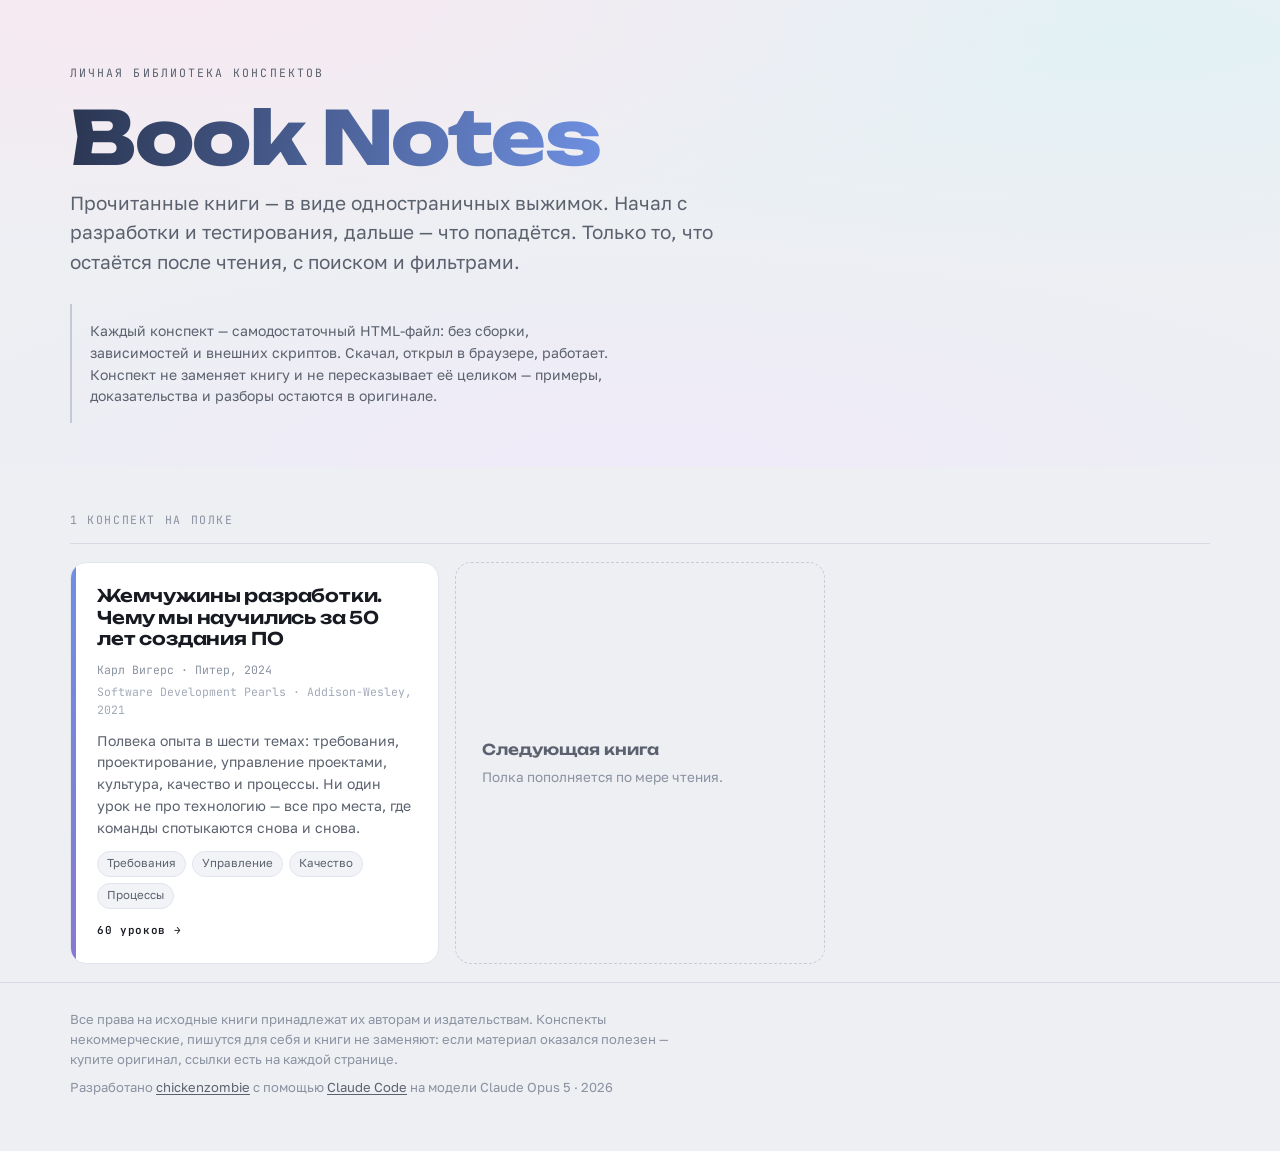
==== index.html @ 8332e238 "Полка конспектов: каталог, «Жемчужины разработки» и шаблон Каталог книг на главной, первый конспект " ====
<!DOCTYPE html>
<html lang="ru">
<head>
<meta charset="utf-8">
<meta name="viewport" content="width=device-width, initial-scale=1">
<title>Book Notes — визуальные конспекты книг</title>
<link rel="preconnect" href="https://fonts.googleapis.com">
<link rel="preconnect" href="https://fonts.gstatic.com" crossorigin>
<link href="https://fonts.googleapis.com/css2?family=Unbounded:wght@400;600;800&family=Golos+Text:wght@400;500;600&family=JetBrains+Mono:wght@400;600&display=swap" rel="stylesheet">
<style>
  :root{
    --shell:#EDEFF3; --ink:#171A21; --soft:#5B616E; --mute:#8A91A0;
    --card:#FFFFFF; --line:#D5DAE3; --line2:#E1E5EC;
  }
  *{box-sizing:border-box;}
  html{-webkit-text-size-adjust:100%;}
  body{
    margin:0;background:var(--shell);color:var(--ink);
    font-family:"Golos Text","Segoe UI",Roboto,Helvetica,Arial,sans-serif;
    font-size:16px;line-height:1.55;-webkit-font-smoothing:antialiased;
  }
  .wrap{max-width:1180px;margin:0 auto;padding:0 20px;}

  .hero{
    padding:64px 0 44px;
    background:
      radial-gradient(120% 90% at 12% 0%, #F7E9F2 0%, rgba(247,233,242,0) 60%),
      radial-gradient(110% 80% at 88% 8%, #E2F1F4 0%, rgba(226,241,244,0) 62%),
      radial-gradient(90% 70% at 50% 100%, #EFEAF9 0%, rgba(239,234,249,0) 70%),
      var(--shell);
  }
  .eyebrow{
    font-family:"JetBrains Mono",ui-monospace,Menlo,Consolas,monospace;
    font-size:11.5px;letter-spacing:.18em;text-transform:uppercase;
    color:var(--soft);margin:0 0 18px;
  }
  h1{
    font-family:"Unbounded","Golos Text",sans-serif;font-weight:800;
    font-size:clamp(36px,7.6vw,74px);line-height:1;letter-spacing:-.02em;margin:0;
    background:linear-gradient(100deg,#2A3550 0%,#6E8FE0 18%,#47B7A4 34%,
      #D9A03C 50%,#B76FB0 66%,#8878D2 82%,#2A3550 100%);
    background-size:260% 100%;-webkit-background-clip:text;background-clip:text;
    color:transparent;animation:nacre 22s linear infinite;
  }
  @keyframes nacre{0%{background-position:0% 50%;}100%{background-position:260% 50%;}}
  .lede{font-size:clamp(16px,2.4vw,19px);max-width:56ch;color:var(--soft);margin:14px 0 0;}
  .note{
    margin:28px 0 0;padding:16px 18px;border-left:2px solid #C3C9D6;
    max-width:64ch;font-size:14px;color:var(--soft);
  }

  /* main.wrap, а не main: .wrap задаёт padding:0 20px и по специфичности
     перебивает голый тег — вертикальные отступы иначе не применяются. */
  /* Снизу 18px — столько же, сколько от линии заголовка до карточек:
     полка получает одинаковый просвет сверху и снизу. */
  main.wrap{padding:44px 20px 18px;}
  .count{
    font-family:"JetBrains Mono",ui-monospace,monospace;font-size:11.5px;
    letter-spacing:.14em;text-transform:uppercase;color:var(--mute);
    margin:0 0 18px;padding:0 0 14px;border-bottom:1px solid var(--line);
  }
  .shelf{display:grid;gap:16px;grid-template-columns:1fr;}
  @media (min-width:760px){.shelf{grid-template-columns:1fr 1fr;}}
  @media (min-width:1080px){.shelf{grid-template-columns:1fr 1fr 1fr;}}

  .book{
    position:relative;display:flex;flex-direction:column;gap:11px;
    background:var(--card);border:1px solid var(--line2);border-radius:16px;
    padding:22px 22px 24px 26px;text-decoration:none;color:inherit;overflow:hidden;
    transition:transform .18s ease,box-shadow .18s ease,border-color .18s ease;
  }
  .book::before{
    content:"";position:absolute;left:0;top:0;bottom:0;width:5px;
    background:linear-gradient(180deg,var(--a1),var(--a2));
  }
  .book:hover{transform:translateY(-3px);border-color:#D2D8E2;
    box-shadow:0 14px 32px -18px rgba(23,26,33,.36);}
  .book h2{
    font-family:"Unbounded","Golos Text",sans-serif;font-weight:600;
    font-size:17.5px;line-height:1.25;letter-spacing:-.01em;margin:0;
  }
  .meta{
    font-family:"JetBrains Mono",ui-monospace,monospace;
    font-size:11.5px;color:var(--mute);margin:0;
  }
  /* Вторая строка — оригинальное издание, приглушённее первой */
  .meta.orig{color:#A2A9B8;margin-top:-7px;}
  .book p.desc{margin:0;font-size:14px;color:var(--soft);}
  .tags{display:flex;flex-wrap:wrap;gap:6px;margin:2px 0 0;padding:0;list-style:none;}
  .tags li{
    font-size:11.5px;padding:3px 9px;border-radius:999px;
    background:#F1F3F7;color:var(--soft);border:1px solid var(--line2);
  }
  .badge{
    align-self:flex-start;margin-top:2px;
    font-family:"JetBrains Mono",ui-monospace,monospace;font-size:11px;
    letter-spacing:.06em;color:var(--ink);font-weight:600;
  }

  .soon{
    border:1px dashed #C6CDD9;background:transparent;
    display:flex;flex-direction:column;justify-content:center;gap:6px;
    padding:26px;border-radius:16px;color:var(--mute);
  }
  .soon strong{
    display:block;font-family:"Unbounded","Golos Text",sans-serif;
    font-weight:600;font-size:15px;color:var(--soft);
  }
  .soon span{font-size:13.5px;}

  footer{border-top:1px solid var(--line);padding:26px 0 46px;font-size:13px;color:var(--mute);}
  footer p{margin:0 0 8px;max-width:76ch;}
  footer a{color:var(--soft);text-decoration:underline;text-underline-offset:2px;}
  footer a:hover{color:var(--ink);}

  @media (prefers-reduced-motion:reduce){*{animation:none !important;transition:none !important;}}
</style>
</head>
<body>

<header class="hero">
  <div class="wrap">
    <p class="eyebrow">Личная библиотека конспектов</p>
    <h1>Book Notes</h1>
    <p class="lede">Прочитанные книги — в виде одностраничных выжимок. Начал с разработки и тестирования, дальше — что попадётся. Только то, что остаётся после чтения, с поиском и фильтрами.</p>
    <p class="note">Каждый конспект — самодостаточный HTML-файл: без сборки, зависимостей и внешних скриптов. Скачал, открыл в браузере, работает. Конспект не заменяет книгу и не пересказывает её целиком — примеры, доказательства и разборы остаются в оригинале.</p>
  </div>
</header>

<main class="wrap">
  <p class="count" id="count"></p>
  <div class="shelf" id="shelf"></div>
</main>

<footer>
  <div class="wrap">
    <p>Все права на исходные книги принадлежат их авторам и издательствам. Конспекты некоммерческие, пишутся для себя и книги не заменяют: если материал оказался полезен — купите оригинал, ссылки есть на каждой странице.</p>
    <p>Разработано <a href="https://github.com/chickenzombie">chickenzombie</a> с помощью
      <a href="https://claude.com/claude-code">Claude Code</a> на модели Claude Opus 5 · 2026</p>
  </div>
</footer>

<script>
/* Чтобы добавить книгу — допишите объект в массив и положите страницу в books/<slug>/index.html */
const BOOKS = [
  {
    slug:'zhemchuzhiny-razrabotki',
    title:'Жемчужины разработки. Чему мы научились за 50 лет создания ПО',
    author:'Карл Вигерс',
    year:2024,
    publisher:'Питер',
    origTitle:'Software Development Pearls',
    origPublisher:'Addison-Wesley',
    origYear:2021,
    badge:'60 уроков',
    desc:'Полвека опыта в шести темах: требования, проектирование, управление проектами, культура, качество и процессы. Ни один урок не про технологию — все про места, где команды спотыкаются снова и снова.',
    tags:['Требования','Управление','Качество','Процессы'],
    accent:['#6E8FE0','#8878D2']
  }
];

const shelf=document.getElementById('shelf');

BOOKS.forEach(b=>{
  const a=document.createElement('a');
  a.className='book';
  a.href=`books/${b.slug}/`;
  a.style.setProperty('--a1',b.accent[0]);
  a.style.setProperty('--a2',b.accent[1]);
  a.innerHTML=`
    <h2>${b.title}</h2>
    <p class="meta">${b.author} · ${b.publisher}, ${b.year}</p>
    ${b.origTitle ? `<p class="meta orig">${b.origTitle} · ${b.origPublisher}, ${b.origYear}</p>` : ''}
    <p class="desc">${b.desc}</p>
    <ul class="tags">${b.tags.map(t=>`<li>${t}</li>`).join('')}</ul>
    <span class="badge">${b.badge} →</span>`;
  shelf.appendChild(a);
});

const soon=document.createElement('div');
soon.className='soon';
soon.innerHTML=`<strong>Следующая книга</strong><span>Полка пополняется по мере чтения.</span>`;
shelf.appendChild(soon);

document.getElementById('count').textContent =
  BOOKS.length === 1 ? '1 конспект на полке' : `${BOOKS.length} конспекта(ов) на полке`;
</script>
</body>
</html>
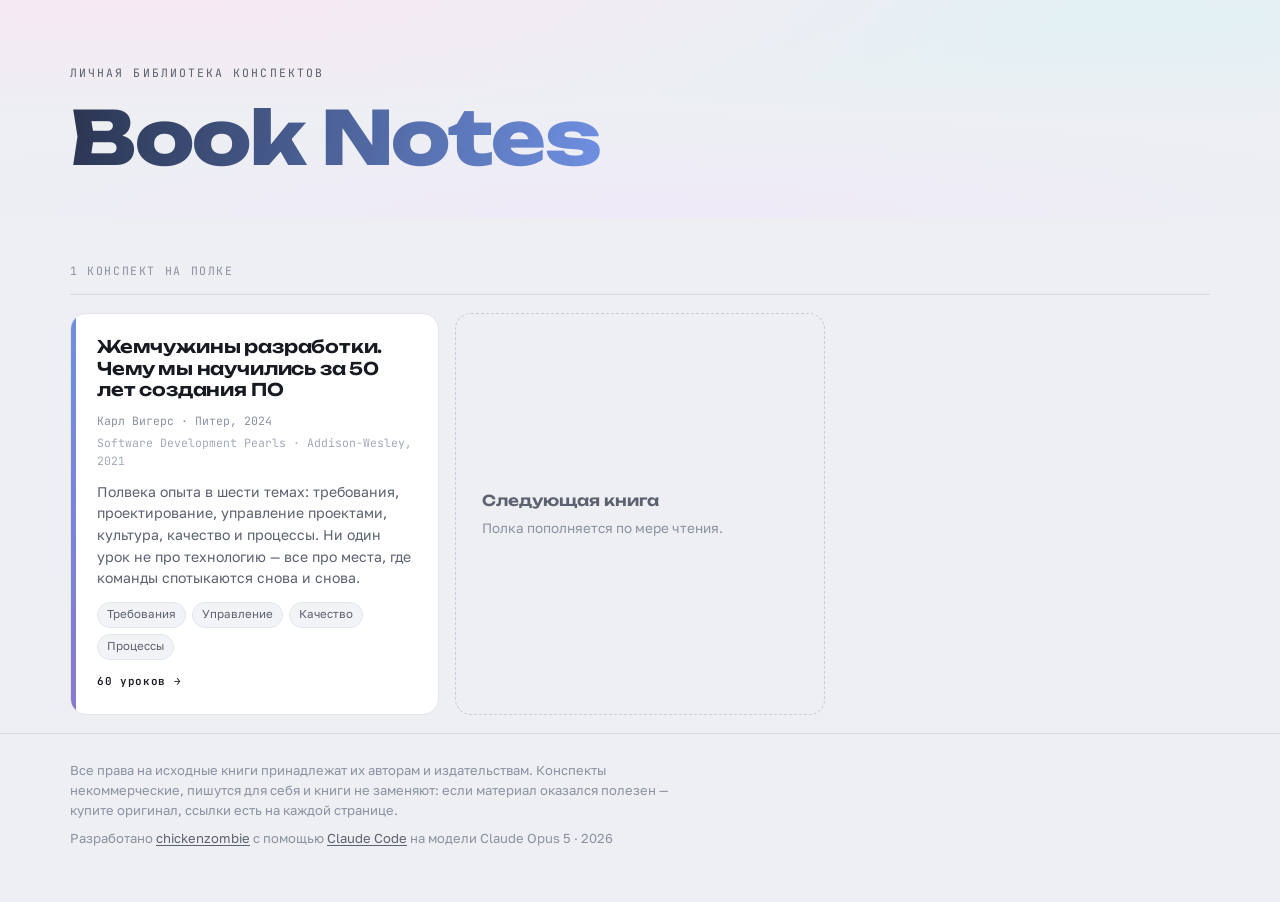
==== commit 94ae3821: "Remove lede and note paragraphs from header Removed two paragraphs from the header section." ====
--- a/index.html
+++ b/index.html
@@ -122,8 +122,6 @@
   <div class="wrap">
     <p class="eyebrow">Личная библиотека конспектов</p>
     <h1>Book Notes</h1>
-    <p class="lede">Прочитанные книги — в виде одностраничных выжимок. Начал с разработки и тестирования, дальше — что попадётся. Только то, что остаётся после чтения, с поиском и фильтрами.</p>
-    <p class="note">Каждый конспект — самодостаточный HTML-файл: без сборки, зависимостей и внешних скриптов. Скачал, открыл в браузере, работает. Конспект не заменяет книгу и не пересказывает её целиком — примеры, доказательства и разборы остаются в оригинале.</p>
   </div>
 </header>
 
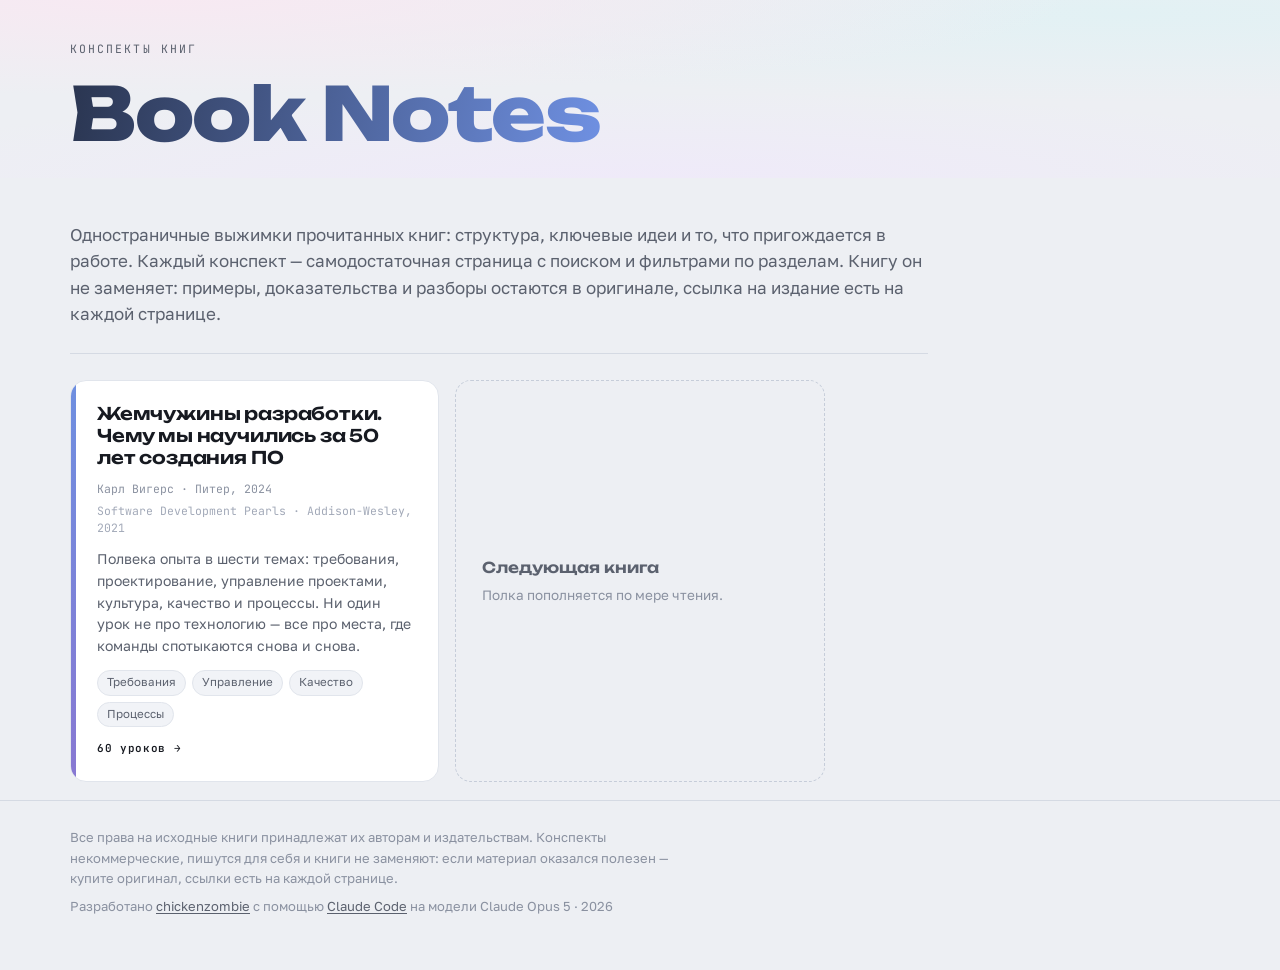
==== commit 78a7dc8c: "Полоса прочитанного, кнопка наверх и переработанная шапка каталога Каталог: - шапка сжата до рубрики" ====
--- a/index.html
+++ b/index.html
@@ -22,17 +22,13 @@
   .wrap{max-width:1180px;margin:0 auto;padding:0 20px;}
 
   .hero{
-    padding:64px 0 44px;
+    /* Плотно: в шапке остались только рубрика и заголовок */
+    padding:40px 0 28px;
     background:
       radial-gradient(120% 90% at 12% 0%, #F7E9F2 0%, rgba(247,233,242,0) 60%),
       radial-gradient(110% 80% at 88% 8%, #E2F1F4 0%, rgba(226,241,244,0) 62%),
       radial-gradient(90% 70% at 50% 100%, #EFEAF9 0%, rgba(239,234,249,0) 70%),
       var(--shell);
-  }
-  .eyebrow{
-    font-family:"JetBrains Mono",ui-monospace,Menlo,Consolas,monospace;
-    font-size:11.5px;letter-spacing:.18em;text-transform:uppercase;
-    color:var(--soft);margin:0 0 18px;
   }
   h1{
     font-family:"Unbounded","Golos Text",sans-serif;font-weight:800;
@@ -43,10 +39,10 @@
     color:transparent;animation:nacre 22s linear infinite;
   }
   @keyframes nacre{0%{background-position:0% 50%;}100%{background-position:260% 50%;}}
-  .lede{font-size:clamp(16px,2.4vw,19px);max-width:56ch;color:var(--soft);margin:14px 0 0;}
-  .note{
-    margin:28px 0 0;padding:16px 18px;border-left:2px solid #C3C9D6;
-    max-width:64ch;font-size:14px;color:var(--soft);
+  .eyebrow{
+    font-family:"JetBrains Mono",ui-monospace,Menlo,Consolas,monospace;
+    font-size:11.5px;letter-spacing:.18em;text-transform:uppercase;
+    color:var(--soft);margin:0 0 18px;
   }
 
   /* main.wrap, а не main: .wrap задаёт padding:0 20px и по специфичности
@@ -54,10 +50,10 @@
   /* Снизу 18px — столько же, сколько от линии заголовка до карточек:
      полка получает одинаковый просвет сверху и снизу. */
   main.wrap{padding:44px 20px 18px;}
-  .count{
-    font-family:"JetBrains Mono",ui-monospace,monospace;font-size:11.5px;
-    letter-spacing:.14em;text-transform:uppercase;color:var(--mute);
-    margin:0 0 18px;padding:0 0 14px;border-bottom:1px solid var(--line);
+  /* Описание проекта и линия, отделяющая его от полки */
+  .about{
+    font-size:clamp(15px,2.1vw,17px);color:var(--soft);max-width:78ch;
+    margin:0 0 26px;padding:0 0 26px;border-bottom:1px solid var(--line);
   }
   .shelf{display:grid;gap:16px;grid-template-columns:1fr;}
   @media (min-width:760px){.shelf{grid-template-columns:1fr 1fr;}}
@@ -120,13 +116,16 @@
 
 <header class="hero">
   <div class="wrap">
-    <p class="eyebrow">Личная библиотека конспектов</p>
+    <p class="eyebrow">Конспекты книг</p>
     <h1>Book Notes</h1>
   </div>
 </header>
 
 <main class="wrap">
-  <p class="count" id="count"></p>
+  <p class="about">Одностраничные выжимки прочитанных книг: структура, ключевые идеи и то,
+    что пригождается в работе. Каждый конспект — самодостаточная страница с поиском и
+    фильтрами по разделам. Книгу он не заменяет: примеры, доказательства и разборы
+    остаются в оригинале, ссылка на издание есть на каждой странице.</p>
   <div class="shelf" id="shelf"></div>
 </main>
 
@@ -180,8 +179,6 @@
 soon.innerHTML=`<strong>Следующая книга</strong><span>Полка пополняется по мере чтения.</span>`;
 shelf.appendChild(soon);
 
-document.getElementById('count').textContent =
-  BOOKS.length === 1 ? '1 конспект на полке' : `${BOOKS.length} конспекта(ов) на полке`;
 </script>
 </body>
 </html>
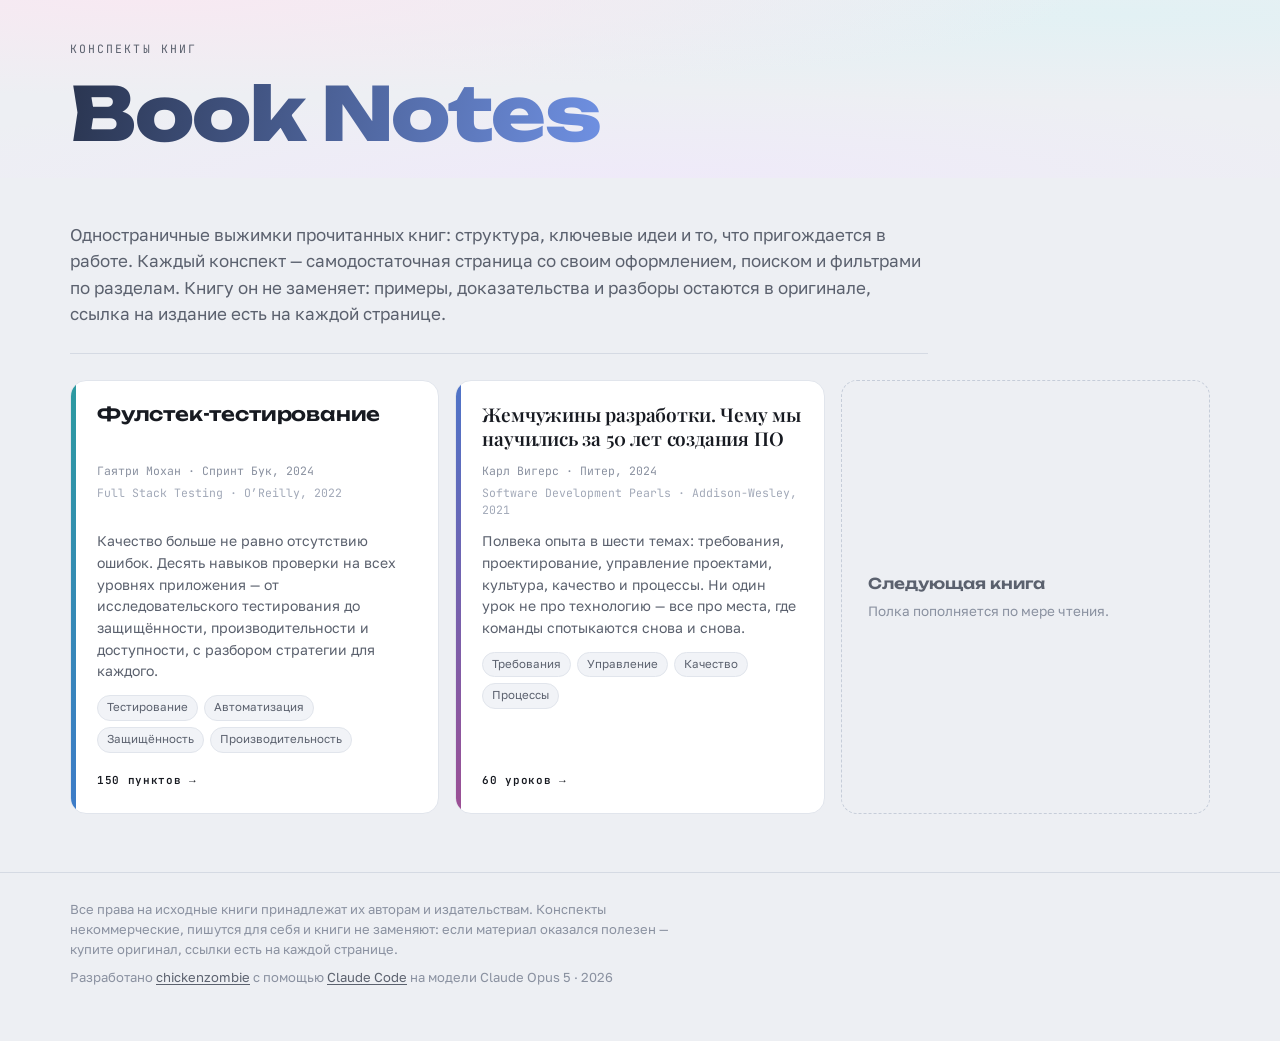
==== commit 58f50efa: "«Фулстек-тестирование», шрифты в репозитории и растровые иконки Конспект книги Гаятри Мохан: 13 разд" ====
--- a/index.html
+++ b/index.html
@@ -4,113 +4,24 @@
 <meta charset="utf-8">
 <meta name="viewport" content="width=device-width, initial-scale=1">
 <title>Book Notes — визуальные конспекты книг</title>
-<link rel="preconnect" href="https://fonts.googleapis.com">
-<link rel="preconnect" href="https://fonts.gstatic.com" crossorigin>
-<link href="https://fonts.googleapis.com/css2?family=Unbounded:wght@400;600;800&family=Golos+Text:wght@400;500;600&family=JetBrains+Mono:wght@400;600&display=swap" rel="stylesheet">
-<style>
-  :root{
-    --shell:#EDEFF3; --ink:#171A21; --soft:#5B616E; --mute:#8A91A0;
-    --card:#FFFFFF; --line:#D5DAE3; --line2:#E1E5EC;
-  }
-  *{box-sizing:border-box;}
-  html{-webkit-text-size-adjust:100%;}
-  body{
-    margin:0;background:var(--shell);color:var(--ink);
-    font-family:"Golos Text","Segoe UI",Roboto,Helvetica,Arial,sans-serif;
-    font-size:16px;line-height:1.55;-webkit-font-smoothing:antialiased;
-  }
-  .wrap{max-width:1180px;margin:0 auto;padding:0 20px;}
-
-  .hero{
-    /* Плотно: в шапке остались только рубрика и заголовок */
-    padding:40px 0 28px;
-    background:
-      radial-gradient(120% 90% at 12% 0%, #F7E9F2 0%, rgba(247,233,242,0) 60%),
-      radial-gradient(110% 80% at 88% 8%, #E2F1F4 0%, rgba(226,241,244,0) 62%),
-      radial-gradient(90% 70% at 50% 100%, #EFEAF9 0%, rgba(239,234,249,0) 70%),
-      var(--shell);
-  }
-  h1{
-    font-family:"Unbounded","Golos Text",sans-serif;font-weight:800;
-    font-size:clamp(36px,7.6vw,74px);line-height:1;letter-spacing:-.02em;margin:0;
-    background:linear-gradient(100deg,#2A3550 0%,#6E8FE0 18%,#47B7A4 34%,
-      #D9A03C 50%,#B76FB0 66%,#8878D2 82%,#2A3550 100%);
-    background-size:260% 100%;-webkit-background-clip:text;background-clip:text;
-    color:transparent;animation:nacre 22s linear infinite;
-  }
-  @keyframes nacre{0%{background-position:0% 50%;}100%{background-position:260% 50%;}}
-  .eyebrow{
-    font-family:"JetBrains Mono",ui-monospace,Menlo,Consolas,monospace;
-    font-size:11.5px;letter-spacing:.18em;text-transform:uppercase;
-    color:var(--soft);margin:0 0 18px;
-  }
-
-  /* main.wrap, а не main: .wrap задаёт padding:0 20px и по специфичности
-     перебивает голый тег — вертикальные отступы иначе не применяются. */
-  /* Снизу 18px — столько же, сколько от линии заголовка до карточек:
-     полка получает одинаковый просвет сверху и снизу. */
-  main.wrap{padding:44px 20px 18px;}
-  /* Описание проекта и линия, отделяющая его от полки */
-  .about{
-    font-size:clamp(15px,2.1vw,17px);color:var(--soft);max-width:78ch;
-    margin:0 0 26px;padding:0 0 26px;border-bottom:1px solid var(--line);
-  }
-  .shelf{display:grid;gap:16px;grid-template-columns:1fr;}
-  @media (min-width:760px){.shelf{grid-template-columns:1fr 1fr;}}
-  @media (min-width:1080px){.shelf{grid-template-columns:1fr 1fr 1fr;}}
-
-  .book{
-    position:relative;display:flex;flex-direction:column;gap:11px;
-    background:var(--card);border:1px solid var(--line2);border-radius:16px;
-    padding:22px 22px 24px 26px;text-decoration:none;color:inherit;overflow:hidden;
-    transition:transform .18s ease,box-shadow .18s ease,border-color .18s ease;
-  }
-  .book::before{
-    content:"";position:absolute;left:0;top:0;bottom:0;width:5px;
-    background:linear-gradient(180deg,var(--a1),var(--a2));
-  }
-  .book:hover{transform:translateY(-3px);border-color:#D2D8E2;
-    box-shadow:0 14px 32px -18px rgba(23,26,33,.36);}
-  .book h2{
-    font-family:"Unbounded","Golos Text",sans-serif;font-weight:600;
-    font-size:17.5px;line-height:1.25;letter-spacing:-.01em;margin:0;
-  }
-  .meta{
-    font-family:"JetBrains Mono",ui-monospace,monospace;
-    font-size:11.5px;color:var(--mute);margin:0;
-  }
-  /* Вторая строка — оригинальное издание, приглушённее первой */
-  .meta.orig{color:#A2A9B8;margin-top:-7px;}
-  .book p.desc{margin:0;font-size:14px;color:var(--soft);}
-  .tags{display:flex;flex-wrap:wrap;gap:6px;margin:2px 0 0;padding:0;list-style:none;}
-  .tags li{
-    font-size:11.5px;padding:3px 9px;border-radius:999px;
-    background:#F1F3F7;color:var(--soft);border:1px solid var(--line2);
-  }
-  .badge{
-    align-self:flex-start;margin-top:2px;
-    font-family:"JetBrains Mono",ui-monospace,monospace;font-size:11px;
-    letter-spacing:.06em;color:var(--ink);font-weight:600;
-  }
-
-  .soon{
-    border:1px dashed #C6CDD9;background:transparent;
-    display:flex;flex-direction:column;justify-content:center;gap:6px;
-    padding:26px;border-radius:16px;color:var(--mute);
-  }
-  .soon strong{
-    display:block;font-family:"Unbounded","Golos Text",sans-serif;
-    font-weight:600;font-size:15px;color:var(--soft);
-  }
-  .soon span{font-size:13.5px;}
-
-  footer{border-top:1px solid var(--line);padding:26px 0 46px;font-size:13px;color:var(--mute);}
-  footer p{margin:0 0 8px;max-width:76ch;}
-  footer a{color:var(--soft);text-decoration:underline;text-underline-offset:2px;}
-  footer a:hover{color:var(--ink);}
-
-  @media (prefers-reduced-motion:reduce){*{animation:none !important;transition:none !important;}}
-</style>
+<meta name="description" content="Одностраничные визуальные конспекты прочитанных книг: структура, ключевые идеи и то, что пригождается в работе. Каждая книга — отдельная страница с поиском и фильтром по разделам.">
+<link rel="canonical" href="https://chickenzombie.github.io/book-notes/">
+<!-- .ico первым, SVG следом: кто понимает SVG, выберет его сам. Растр
+     пересобирается из SVG скриптом tools/icons.sh, руками не править. -->
+<link rel="icon" href="favicon.ico" sizes="32x32">
+<link rel="icon" href="assets/icon.svg" type="image/svg+xml">
+<link rel="apple-touch-icon" href="assets/apple-touch-icon.png">
+<meta name="theme-color" content="#EDEFF3">
+<meta property="og:type" content="website">
+<meta property="og:site_name" content="Book Notes">
+<meta property="og:locale" content="ru_RU">
+<meta property="og:title" content="Book Notes — визуальные конспекты книг">
+<meta property="og:description" content="Одностраничные выжимки прочитанных книг: структура, ключевые идеи и то, что пригождается в работе.">
+<meta property="og:url" content="https://chickenzombie.github.io/book-notes/">
+<meta name="twitter:card" content="summary">
+<link rel="stylesheet" href="assets/fonts.css">
+<link rel="stylesheet" href="assets/base.css">
+<link rel="stylesheet" href="assets/shelf.css">
 </head>
 <body>
 
@@ -123,10 +34,54 @@
 
 <main class="wrap">
   <p class="about">Одностраничные выжимки прочитанных книг: структура, ключевые идеи и то,
-    что пригождается в работе. Каждый конспект — самодостаточная страница с поиском и
-    фильтрами по разделам. Книгу он не заменяет: примеры, доказательства и разборы
-    остаются в оригинале, ссылка на издание есть на каждой странице.</p>
-  <div class="shelf" id="shelf"></div>
+    что пригождается в работе. Каждый конспект — самодостаточная страница со своим
+    оформлением, поиском и фильтрами по разделам. Книгу он не заменяет: примеры,
+    доказательства и разборы остаются в оригинале, ссылка на издание есть на каждой странице.</p>
+
+  <!-- Новая книга — ещё один <li> сюда и папка в books/. Порядок на полке
+       задаётся порядком в разметке: свежее сверху. -->
+  <ul class="shelf">
+    <li>
+      <a class="book" href="books/fullstack-testing/"
+         style="--a1:#2C9AA0;--a2:#3D7BC8;--face:'Unbounded',system-ui,sans-serif">
+        <h2>Фулстек-тестирование</h2>
+        <p class="meta">Гаятри Мохан · Спринт Бук, 2024</p>
+        <p class="meta orig">Full Stack Testing · O’Reilly, 2022</p>
+        <p class="desc">Качество больше не равно отсутствию ошибок. Десять навыков проверки
+          на всех уровнях приложения — от исследовательского тестирования до защищённости,
+          производительности и доступности, с разбором стратегии для каждого.</p>
+        <ul class="tags">
+          <li>Тестирование</li>
+          <li>Автоматизация</li>
+          <li>Защищённость</li>
+          <li>Производительность</li>
+        </ul>
+        <span class="badge">150 пунктов →</span>
+      </a>
+    </li>
+    <li>
+      <a class="book" href="books/zhemchuzhiny-razrabotki/"
+         style="--a1:#4E74C8;--a2:#9C4F94;--face:'Playfair Display',Georgia,serif">
+        <h2>Жемчужины разработки. Чему мы научились за 50 лет создания ПО</h2>
+        <p class="meta">Карл Вигерс · Питер, 2024</p>
+        <p class="meta orig">Software Development Pearls · Addison-Wesley, 2021</p>
+        <p class="desc">Полвека опыта в шести темах: требования, проектирование, управление
+          проектами, культура, качество и процессы. Ни один урок не про технологию — все
+          про места, где команды спотыкаются снова и снова.</p>
+        <ul class="tags">
+          <li>Требования</li>
+          <li>Управление</li>
+          <li>Качество</li>
+          <li>Процессы</li>
+        </ul>
+        <span class="badge">60 уроков →</span>
+      </a>
+    </li>
+    <li class="soon">
+      <strong>Следующая книга</strong>
+      <span>Полка пополняется по мере чтения.</span>
+    </li>
+  </ul>
 </main>
 
 <footer>
@@ -137,48 +92,5 @@
   </div>
 </footer>
 
-<script>
-/* Чтобы добавить книгу — допишите объект в массив и положите страницу в books/<slug>/index.html */
-const BOOKS = [
-  {
-    slug:'zhemchuzhiny-razrabotki',
-    title:'Жемчужины разработки. Чему мы научились за 50 лет создания ПО',
-    author:'Карл Вигерс',
-    year:2024,
-    publisher:'Питер',
-    origTitle:'Software Development Pearls',
-    origPublisher:'Addison-Wesley',
-    origYear:2021,
-    badge:'60 уроков',
-    desc:'Полвека опыта в шести темах: требования, проектирование, управление проектами, культура, качество и процессы. Ни один урок не про технологию — все про места, где команды спотыкаются снова и снова.',
-    tags:['Требования','Управление','Качество','Процессы'],
-    accent:['#6E8FE0','#8878D2']
-  }
-];
-
-const shelf=document.getElementById('shelf');
-
-BOOKS.forEach(b=>{
-  const a=document.createElement('a');
-  a.className='book';
-  a.href=`books/${b.slug}/`;
-  a.style.setProperty('--a1',b.accent[0]);
-  a.style.setProperty('--a2',b.accent[1]);
-  a.innerHTML=`
-    <h2>${b.title}</h2>
-    <p class="meta">${b.author} · ${b.publisher}, ${b.year}</p>
-    ${b.origTitle ? `<p class="meta orig">${b.origTitle} · ${b.origPublisher}, ${b.origYear}</p>` : ''}
-    <p class="desc">${b.desc}</p>
-    <ul class="tags">${b.tags.map(t=>`<li>${t}</li>`).join('')}</ul>
-    <span class="badge">${b.badge} →</span>`;
-  shelf.appendChild(a);
-});
-
-const soon=document.createElement('div');
-soon.className='soon';
-soon.innerHTML=`<strong>Следующая книга</strong><span>Полка пополняется по мере чтения.</span>`;
-shelf.appendChild(soon);
-
-</script>
 </body>
 </html>
--- a/assets/fonts.css
+++ b/assets/fonts.css
@@ -0,0 +1,77 @@
+/* Шрифты лежат в репозитории: страница не ходит на сторонние домены и
+   не зависит от их доступности. Файлы взяты с Google Fonts, нарезка по
+   subset и unicode-range — их же: браузер качает только те куски, которые
+   реально нужны тексту на странице.
+
+   Лицензия на все семейства — SIL Open Font License 1.1; её текст и
+   уведомления об авторских правах лежат в fonts/LICENSE.txt.
+
+   Файл собран tools/fonts.sh — правьте скрипт, а не его. */
+
+/* Golos Text */
+@font-face{font-family:"Golos Text";font-style:normal;font-weight:400;font-display:swap;
+  src:url("fonts/golos-text-400-cyrillic.woff2") format("woff2");
+  unicode-range:U+0301, U+0400-045F, U+0490-0491, U+04B0-04B1, U+2116;}
+@font-face{font-family:"Golos Text";font-style:normal;font-weight:400;font-display:swap;
+  src:url("fonts/golos-text-400-latin.woff2") format("woff2");
+  unicode-range:U+0000-00FF, U+0131, U+0152-0153, U+02BB-02BC, U+02C6, U+02DA, U+02DC, U+0304, U+0308, U+0329, U+2000-206F, U+20AC, U+2122, U+2191, U+2193, U+2212, U+2215, U+FEFF, U+FFFD;}
+@font-face{font-family:"Golos Text";font-style:normal;font-weight:500;font-display:swap;
+  src:url("fonts/golos-text-500-cyrillic.woff2") format("woff2");
+  unicode-range:U+0301, U+0400-045F, U+0490-0491, U+04B0-04B1, U+2116;}
+@font-face{font-family:"Golos Text";font-style:normal;font-weight:500;font-display:swap;
+  src:url("fonts/golos-text-500-latin.woff2") format("woff2");
+  unicode-range:U+0000-00FF, U+0131, U+0152-0153, U+02BB-02BC, U+02C6, U+02DA, U+02DC, U+0304, U+0308, U+0329, U+2000-206F, U+20AC, U+2122, U+2191, U+2193, U+2212, U+2215, U+FEFF, U+FFFD;}
+@font-face{font-family:"Golos Text";font-style:normal;font-weight:600;font-display:swap;
+  src:url("fonts/golos-text-600-cyrillic.woff2") format("woff2");
+  unicode-range:U+0301, U+0400-045F, U+0490-0491, U+04B0-04B1, U+2116;}
+@font-face{font-family:"Golos Text";font-style:normal;font-weight:600;font-display:swap;
+  src:url("fonts/golos-text-600-latin.woff2") format("woff2");
+  unicode-range:U+0000-00FF, U+0131, U+0152-0153, U+02BB-02BC, U+02C6, U+02DA, U+02DC, U+0304, U+0308, U+0329, U+2000-206F, U+20AC, U+2122, U+2191, U+2193, U+2212, U+2215, U+FEFF, U+FFFD;}
+
+/* Unbounded */
+@font-face{font-family:"Unbounded";font-style:normal;font-weight:600;font-display:swap;
+  src:url("fonts/unbounded-600-cyrillic.woff2") format("woff2");
+  unicode-range:U+0301, U+0400-045F, U+0490-0491, U+04B0-04B1, U+2116;}
+@font-face{font-family:"Unbounded";font-style:normal;font-weight:600;font-display:swap;
+  src:url("fonts/unbounded-600-latin.woff2") format("woff2");
+  unicode-range:U+0000-00FF, U+0131, U+0152-0153, U+02BB-02BC, U+02C6, U+02DA, U+02DC, U+0304, U+0308, U+0329, U+2000-206F, U+20AC, U+2122, U+2191, U+2193, U+2212, U+2215, U+FEFF, U+FFFD;}
+@font-face{font-family:"Unbounded";font-style:normal;font-weight:800;font-display:swap;
+  src:url("fonts/unbounded-800-cyrillic.woff2") format("woff2");
+  unicode-range:U+0301, U+0400-045F, U+0490-0491, U+04B0-04B1, U+2116;}
+@font-face{font-family:"Unbounded";font-style:normal;font-weight:800;font-display:swap;
+  src:url("fonts/unbounded-800-latin.woff2") format("woff2");
+  unicode-range:U+0000-00FF, U+0131, U+0152-0153, U+02BB-02BC, U+02C6, U+02DA, U+02DC, U+0304, U+0308, U+0329, U+2000-206F, U+20AC, U+2122, U+2191, U+2193, U+2212, U+2215, U+FEFF, U+FFFD;}
+
+/* JetBrains Mono */
+@font-face{font-family:"JetBrains Mono";font-style:normal;font-weight:400;font-display:swap;
+  src:url("fonts/jetbrains-mono-400-cyrillic.woff2") format("woff2");
+  unicode-range:U+0301, U+0400-045F, U+0490-0491, U+04B0-04B1, U+2116;}
+@font-face{font-family:"JetBrains Mono";font-style:normal;font-weight:400;font-display:swap;
+  src:url("fonts/jetbrains-mono-400-latin.woff2") format("woff2");
+  unicode-range:U+0000-00FF, U+0131, U+0152-0153, U+02BB-02BC, U+02C6, U+02DA, U+02DC, U+0304, U+0308, U+0329, U+2000-206F, U+20AC, U+2122, U+2191, U+2193, U+2212, U+2215, U+FEFF, U+FFFD;}
+@font-face{font-family:"JetBrains Mono";font-style:normal;font-weight:600;font-display:swap;
+  src:url("fonts/jetbrains-mono-600-cyrillic.woff2") format("woff2");
+  unicode-range:U+0301, U+0400-045F, U+0490-0491, U+04B0-04B1, U+2116;}
+@font-face{font-family:"JetBrains Mono";font-style:normal;font-weight:600;font-display:swap;
+  src:url("fonts/jetbrains-mono-600-latin.woff2") format("woff2");
+  unicode-range:U+0000-00FF, U+0131, U+0152-0153, U+02BB-02BC, U+02C6, U+02DA, U+02DC, U+0304, U+0308, U+0329, U+2000-206F, U+20AC, U+2122, U+2191, U+2193, U+2212, U+2215, U+FEFF, U+FFFD;}
+
+/* Playfair Display */
+@font-face{font-family:"Playfair Display";font-style:italic;font-weight:600;font-display:swap;
+  src:url("fonts/playfair-display-600i-cyrillic.woff2") format("woff2");
+  unicode-range:U+0301, U+0400-045F, U+0490-0491, U+04B0-04B1, U+2116;}
+@font-face{font-family:"Playfair Display";font-style:italic;font-weight:600;font-display:swap;
+  src:url("fonts/playfair-display-600i-latin.woff2") format("woff2");
+  unicode-range:U+0000-00FF, U+0131, U+0152-0153, U+02BB-02BC, U+02C6, U+02DA, U+02DC, U+0304, U+0308, U+0329, U+2000-206F, U+20AC, U+2122, U+2191, U+2193, U+2212, U+2215, U+FEFF, U+FFFD;}
+@font-face{font-family:"Playfair Display";font-style:normal;font-weight:600;font-display:swap;
+  src:url("fonts/playfair-display-600-cyrillic.woff2") format("woff2");
+  unicode-range:U+0301, U+0400-045F, U+0490-0491, U+04B0-04B1, U+2116;}
+@font-face{font-family:"Playfair Display";font-style:normal;font-weight:600;font-display:swap;
+  src:url("fonts/playfair-display-600-latin.woff2") format("woff2");
+  unicode-range:U+0000-00FF, U+0131, U+0152-0153, U+02BB-02BC, U+02C6, U+02DA, U+02DC, U+0304, U+0308, U+0329, U+2000-206F, U+20AC, U+2122, U+2191, U+2193, U+2212, U+2215, U+FEFF, U+FFFD;}
+@font-face{font-family:"Playfair Display";font-style:normal;font-weight:700;font-display:swap;
+  src:url("fonts/playfair-display-700-cyrillic.woff2") format("woff2");
+  unicode-range:U+0301, U+0400-045F, U+0490-0491, U+04B0-04B1, U+2116;}
+@font-face{font-family:"Playfair Display";font-style:normal;font-weight:700;font-display:swap;
+  src:url("fonts/playfair-display-700-latin.woff2") format("woff2");
+  unicode-range:U+0000-00FF, U+0131, U+0152-0153, U+02BB-02BC, U+02C6, U+02DA, U+02DC, U+0304, U+0308, U+0329, U+2000-206F, U+20AC, U+2122, U+2191, U+2193, U+2212, U+2215, U+FEFF, U+FFFD;}
--- a/assets/base.css
+++ b/assets/base.css
@@ -0,0 +1,228 @@
+/* КАРКАС
+   ------
+   Здесь только то, что у всех конспектов общее: сетка, панель поиска,
+   фурнитура и служебные состояния. Внешний вид книги задаёт её theme.css —
+   он подключается следом и волен переопределять что угодно.
+
+   Договор между каркасом и темой — переменные ниже. Тема меняет их в :root
+   и получает другую страницу, не трогая ни разметку, ни скрипт. Всё, что
+   описано здесь через var(), рассчитано на подмену; всё остальное — тоже
+   можно, но тогда вы правите каркас, а не тему. */
+
+:root{
+  color-scheme:light;
+
+  /* Полотно */
+  --shell:#EDEFF3;    /* фон страницы */
+  --ink:#171A21;      /* основной текст */
+  --soft:#5B616E;     /* пояснения, вторичный текст */
+  --mute:#8A91A0;     /* подписи, метаданные */
+  --card:#FFFFFF;     /* фон карточки */
+  --line:#D5DAE3;     /* заметная линия: разделители, футер */
+  --line2:#E1E5EC;    /* тихая линия: рамки карточек */
+  --sunk:#F6F7FA;     /* фон утопленных блоков (введение к главе) */
+
+  /* Типографика */
+  --font-body:"Golos Text","Segoe UI",Roboto,Helvetica,Arial,sans-serif;
+  --font-display:var(--font-body);
+  --font-mono:"JetBrains Mono",ui-monospace,Menlo,Consolas,monospace;
+
+  /* Форма */
+  --radius:14px;
+  --radius-sm:10px;
+  --wrap:1180px;
+
+  /* Акценты */
+  --accent:#6E8FE0;   /* фокус, активные состояния */
+  --ribbon:linear-gradient(90deg,#6E8FE0 0%,#47B7A4 25%,#D9A03C 50%,#B76FB0 75%,#8878D2 100%);
+
+  /* Цвет текущего раздела. Задаётся на .sect, отсюда его берут маркер,
+     кромка введения и точка на чипсе. Значение здесь — запасное. */
+  --hue:#8A91A0;
+}
+
+*{box-sizing:border-box;}
+html{-webkit-text-size-adjust:100%;}
+body{
+  margin:0;background:var(--shell);color:var(--ink);
+  font-family:var(--font-body);font-size:16px;line-height:1.55;
+  -webkit-font-smoothing:antialiased;
+}
+:focus-visible{outline:2px solid var(--accent);outline-offset:2px;}
+
+.wrap{max-width:var(--wrap);margin:0 auto;padding:0 20px;}
+
+/* КАРКАС СТРАНИЦЫ
+   main.wrap, а не main: .wrap задаёт padding:0 20px и по специфичности
+   перебивает голый тег — вертикальные отступы иначе не применяются. */
+main.wrap{padding:34px 20px 18px;}
+/* Панель поиска больше не липкая, и прятать под неё якорь незачем — хватает
+   просвета, чтобы заголовок раздела не упирался в кромку окна. */
+.sect{margin:0 0 52px;scroll-margin-top:20px;}
+/* У последнего раздела поле снизу лишнее — оно складывалось с отступом main
+   и давало огромный провал перед футером. */
+.sect:last-of-type{margin-bottom:0;}
+.sect-head{
+  display:flex;align-items:baseline;gap:12px;flex-wrap:wrap;
+  padding:0 0 14px;margin:0 0 18px;border-bottom:1px solid var(--line);
+}
+.sect-head h2{
+  font-family:var(--font-display);font-weight:600;
+  font-size:clamp(19px,3vw,25px);letter-spacing:-.01em;margin:0;
+}
+.sect-head .range{
+  font-family:var(--font-mono);font-size:12px;color:var(--mute);
+  margin-left:auto;white-space:nowrap;
+}
+
+.grid{display:grid;gap:14px;grid-template-columns:1fr;}
+@media (min-width:700px){.grid{grid-template-columns:1fr 1fr;}}
+@media (min-width:1080px){.grid{grid-template-columns:1fr 1fr 1fr;}}
+
+/* ВВЕДЕНИЕ К ГЛАВЕ И КАРТОЧКА
+   Значения по умолчанию — чтобы новая страница выглядела прилично сразу.
+   Это первое, что стоит переписать в теме: карточка и маркер задают
+   характер конспекта сильнее всего остального. */
+.intro{
+  margin:0 0 24px;padding:18px 20px;background:var(--sunk);
+  border:1px solid var(--line2);border-radius:var(--radius);
+  border-left:3px solid var(--hue);max-width:78ch;
+}
+/* «О чём глава» — подпись, а не заголовок: семь одинаковых заголовков
+   подряд только замусорят оглавление скринридера. */
+.intro .label{
+  margin:0 0 10px;font-family:var(--font-mono);font-size:10.5px;
+  letter-spacing:.16em;text-transform:uppercase;color:var(--mute);font-weight:600;
+}
+.intro p{margin:0 0 10px;font-size:14.5px;color:var(--soft);}
+.intro p:last-child{margin-bottom:0;}
+.intro em{color:var(--ink);font-style:normal;font-weight:500;}
+
+.card{
+  background:var(--card);border:1px solid var(--line2);border-radius:var(--radius);
+  padding:18px 18px 20px;display:flex;flex-direction:column;gap:9px;
+  transition:transform .18s ease,box-shadow .18s ease,border-color .18s ease;
+}
+.card:hover{
+  transform:translateY(-2px);border-color:#D2D8E2;
+  box-shadow:0 10px 26px -14px rgba(23,26,33,.30);
+}
+.card h3{font-size:15.5px;font-weight:600;line-height:1.34;letter-spacing:-.005em;margin:0;}
+.card p{margin:0;font-size:14px;color:var(--soft);}
+/* Номер пункта. Форму — круг, квадрат, засечку на полях — выбирает тема. */
+.marker{
+  width:30px;height:30px;border-radius:50%;display:grid;place-items:center;
+  font-family:var(--font-mono);font-size:11.5px;font-weight:600;
+  color:#fff;background:var(--hue);flex:0 0 auto;
+}
+
+/* Панель поиска, полоса прочитанного и кнопка «наверх» без скрипта
+   бесполезны, а мёртвое поле ввода хуже его отсутствия. Класс js ставит
+   однострочник в <head> — то есть до первой отрисовки: покажи их скрипт
+   уже после загрузки, панель вклинилась бы в поток и сдвинула страницу. */
+:root:not(.js) .controls,
+:root:not(.js) .progress,
+:root:not(.js) .totop{display:none;}
+
+/* ПАНЕЛЬ ПОИСКА. Стоит между шапкой и разделами и уезжает вместе со
+   страницей. Липкой она была зря: разделы выбирают один раз в начале, а
+   полосу экрана панель занимала всё чтение — и под неё же приходилось
+   уводить якоря разделов. Фон и размытие тоже больше не нужны: под панелью
+   ничего не проезжает, разделяет её обычная линия. */
+.controls{
+  padding:12px 0 14px;
+  border-bottom:1px solid var(--line);
+}
+.controls .wrap{display:flex;flex-direction:column;gap:10px;}
+.search{
+  width:100%;font:inherit;font-size:15px;padding:11px 14px;
+  border:1px solid var(--line);border-radius:var(--radius-sm);
+  background:var(--card);color:var(--ink);
+}
+.search::placeholder{color:var(--mute);}
+.search:focus{outline:2px solid var(--accent);outline-offset:1px;border-color:transparent;}
+.chips{
+  display:flex;gap:7px;margin:0;overflow-x:auto;padding-bottom:2px;
+  -ms-overflow-style:none;scrollbar-width:none;
+}
+.chips::-webkit-scrollbar{display:none;}
+/* Мышью горизонтальную полосу не прокрутить, а скроллбар скрыт — последний
+   раздел оказывался недостижим. Там, где есть курсор, переносим на следующую
+   строку; на тач-устройствах полоса листается пальцем и остаётся в одну. */
+@media (hover:hover) and (pointer:fine){
+  .chips{flex-wrap:wrap;overflow-x:visible;padding-bottom:0;}
+}
+.chip{
+  flex:0 0 auto;font:inherit;font-size:13px;padding:7px 13px;
+  border:1px solid var(--line);border-radius:999px;
+  background:var(--card);color:var(--soft);cursor:pointer;white-space:nowrap;
+  transition:background .15s,color .15s,border-color .15s;
+}
+.chip:hover{border-color:var(--mute);}
+.chip[aria-pressed="true"]{background:var(--ink);border-color:var(--ink);color:var(--card);}
+.chip .dot{
+  display:inline-block;width:7px;height:7px;border-radius:50%;
+  margin-right:7px;vertical-align:1px;background:currentColor;
+}
+/* Сколько пунктов сейчас видно. Строка нужна не столько глазу, сколько
+   скринридеру: role="status" читает её вслух при каждом изменении фильтра. */
+.status{margin:0;font-family:var(--font-mono);font-size:11.5px;color:var(--mute);}
+
+.empty{text-align:center;padding:70px 20px;color:var(--soft);}
+.empty strong{
+  display:block;font-family:var(--font-display);font-weight:600;
+  font-size:19px;color:var(--ink);margin-bottom:6px;
+}
+
+footer{border-top:1px solid var(--line);padding:26px 0 46px;font-size:13px;color:var(--mute);}
+footer p{margin:0 0 8px;max-width:76ch;}
+footer a{color:var(--soft);text-decoration:underline;text-underline-offset:2px;}
+footer a:hover{color:var(--ink);}
+
+/* Полоса прочитанного. Тянется по верхней кромке окна поверх липкой панели.
+   Ширину гоню через scaleX — трансформации дешевле, чем пересчёт width.
+   Именно 100vw, а не 100%: процент у фиксированного элемента считается от
+   области содержимого и не достаёт до края окна на ширину скроллбара. */
+.progress{
+  position:fixed;left:0;top:0;height:3px;width:100vw;z-index:40;
+  transform:scaleX(0);transform-origin:0 50%;pointer-events:none;
+  background:var(--ribbon);
+}
+
+/* Возврат наверх. Появляется, когда прокрутили больше половины страницы */
+.totop{
+  position:fixed;left:22px;bottom:22px;z-index:30;
+  width:44px;height:44px;border-radius:50%;padding:0;
+  border:1px solid var(--line);
+  background:var(--card);
+  background:color-mix(in srgb,var(--card) 92%,transparent);
+  backdrop-filter:blur(10px);-webkit-backdrop-filter:blur(10px);
+  color:var(--ink);font:inherit;font-size:18px;line-height:1;cursor:pointer;
+  display:grid;place-items:center;
+  box-shadow:0 10px 26px -14px rgba(23,26,33,.45);
+  opacity:0;visibility:hidden;transform:translateY(8px);
+  transition:opacity .2s ease,transform .2s ease,visibility .2s,border-color .15s;
+}
+.totop.on{opacity:1;visibility:visible;transform:none;}
+.totop:hover{border-color:var(--mute);}
+
+[hidden]{display:none !important;}
+/* Видно скринридеру, не видно глазу */
+.vh{
+  position:absolute;width:1px;height:1px;margin:-1px;padding:0;
+  overflow:hidden;clip:rect(0 0 0 0);white-space:nowrap;border:0;
+}
+
+@media (prefers-reduced-motion:reduce){*{animation:none !important;transition:none !important;}}
+
+/* Конспект просят распечатать чаще, чем кажется. Убираем интерфейс, оставляем
+   текст, раскрываем адреса ссылок и запрещаем рвать карточку между страницами. */
+@media print{
+  .controls,.progress,.totop,.toc,.back{display:none !important;}
+  body{background:#fff;color:#000;}
+  .card,.intro{break-inside:avoid;box-shadow:none;border-color:#bbb;}
+  .sect{margin-bottom:24px;}
+  .grid{display:block;}
+  .card{margin:0 0 10px;}
+  footer a[href^="http"]::after{content:" (" attr(href) ")";font-size:10px;color:#555;}
+}
--- a/assets/shelf.css
+++ b/assets/shelf.css
@@ -0,0 +1,104 @@
+/* ПОЛКА — тема каталога
+   ---------------------
+   У каталога свой характер, отдельный от книг: светлый, геометричный,
+   Unbounded. Он рама, а не картина. Зато каждая карточка показывает лицо
+   своей книги — корешок её красками и название её шрифтом, — чтобы полка
+   выглядела полкой, а не списком одинаковых плашек.
+
+   Что задаёт карточка книги через inline-стиль:
+     --a1, --a2   краски корешка
+     --face       шрифт названия: тот же, что на странице книги */
+
+:root{
+  --font-display:"Unbounded","Golos Text",sans-serif;
+}
+
+.hero{
+  padding:40px 0 28px;
+  background:
+    radial-gradient(120% 90% at 12% 0%, #F7E9F2 0%, rgba(247,233,242,0) 60%),
+    radial-gradient(110% 80% at 88% 8%, #E2F1F4 0%, rgba(226,241,244,0) 62%),
+    radial-gradient(90% 70% at 50% 100%, #EFEAF9 0%, rgba(239,234,249,0) 70%),
+    var(--shell);
+}
+.eyebrow{
+  font-family:var(--font-mono);font-size:11.5px;letter-spacing:.18em;
+  text-transform:uppercase;color:var(--soft);margin:0 0 18px;
+}
+.hero h1{
+  font-family:var(--font-display);font-weight:800;
+  font-size:clamp(36px,7.6vw,74px);line-height:1;letter-spacing:-.02em;margin:0;
+  background:linear-gradient(100deg,#2A3550 0%,#6E8FE0 18%,#47B7A4 34%,
+    #D9A03C 50%,#B76FB0 66%,#8878D2 82%,#2A3550 100%);
+  background-size:260% 100%;-webkit-background-clip:text;background-clip:text;
+  color:transparent;animation:nacre 22s linear infinite;
+}
+@keyframes nacre{0%{background-position:0% 50%;}100%{background-position:260% 50%;}}
+
+/* Снизу 18px — столько же, сколько от линии описания до карточек:
+   полка получает одинаковый просвет сверху и снизу. */
+main.wrap{padding:44px 20px 18px;}
+.about{
+  font-size:clamp(15px,2.1vw,17px);color:var(--soft);max-width:78ch;
+  margin:0 0 26px;padding:0 0 26px;border-bottom:1px solid var(--line);
+}
+
+.shelf{display:grid;gap:16px;grid-template-columns:1fr;margin:0;padding:0;list-style:none;}
+@media (min-width:760px){.shelf{grid-template-columns:1fr 1fr;}}
+@media (min-width:1080px){.shelf{grid-template-columns:1fr 1fr 1fr;}}
+
+.book{
+  position:relative;display:flex;flex-direction:column;gap:11px;height:100%;
+  background:var(--card);border:1px solid var(--line2);border-radius:16px;
+  padding:22px 22px 24px 26px;text-decoration:none;color:inherit;overflow:hidden;
+  transition:transform .18s ease,box-shadow .18s ease,border-color .18s ease;
+}
+/* Корешок: по нему книга узнаётся на полке раньше, чем прочитано название */
+.book::before{
+  content:"";position:absolute;left:0;top:0;bottom:0;width:5px;
+  background:linear-gradient(180deg,var(--a1),var(--a2));
+}
+.book:hover{
+  transform:translateY(-3px);border-color:#D2D8E2;
+  box-shadow:0 14px 32px -18px rgba(23,26,33,.36);
+}
+.book h2{
+  font-family:var(--face,var(--font-display));font-weight:600;
+  font-size:19px;line-height:1.25;letter-spacing:-.01em;margin:0;
+}
+.book .meta{font-family:var(--font-mono);font-size:11.5px;color:var(--mute);margin:0;}
+/* Вторая строка — оригинальное издание, приглушённее первой */
+.book .meta.orig{color:#A2A9B8;margin-top:-7px;}
+/* Названия у книг разной длины, и оригинальное издание у одной влезает в
+   строку, а у другой нет — из-за этого описания соседних карточек начинались
+   на разной высоте. Резервируем по две строки под название и под оригинал:
+   дальше содержимое карточек идёт вровень. В одну колонку соседей нет —
+   там пустое место было бы просто дырой, поэтому только от двух колонок. */
+@media (min-width:760px){
+  .book h2{min-height:2.5em;}         /* две строки при line-height 1.25 */
+  .book .meta.orig{min-height:3.1em;} /* две строки при line-height 1.55 */
+}
+.book .desc{margin:0;font-size:14px;color:var(--soft);}
+.tags{display:flex;flex-wrap:wrap;gap:6px;margin:2px 0 0;padding:0;list-style:none;}
+.tags li{
+  font-size:11.5px;padding:3px 9px;border-radius:999px;
+  background:#F1F3F7;color:var(--soft);border:1px solid var(--line2);
+}
+.badge{
+  margin-top:auto;padding-top:8px;align-self:flex-start;
+  font-family:var(--font-mono);font-size:11px;letter-spacing:.06em;
+  color:var(--ink);font-weight:600;
+}
+
+.soon{
+  display:flex;flex-direction:column;justify-content:center;gap:6px;
+  border:1px dashed #C6CDD9;border-radius:16px;padding:26px;
+  color:var(--mute);background:transparent;
+}
+.soon strong{
+  display:block;font-family:var(--font-display);font-weight:600;
+  font-size:15px;color:var(--soft);
+}
+.soon span{font-size:13.5px;}
+
+footer{margin-top:40px;}
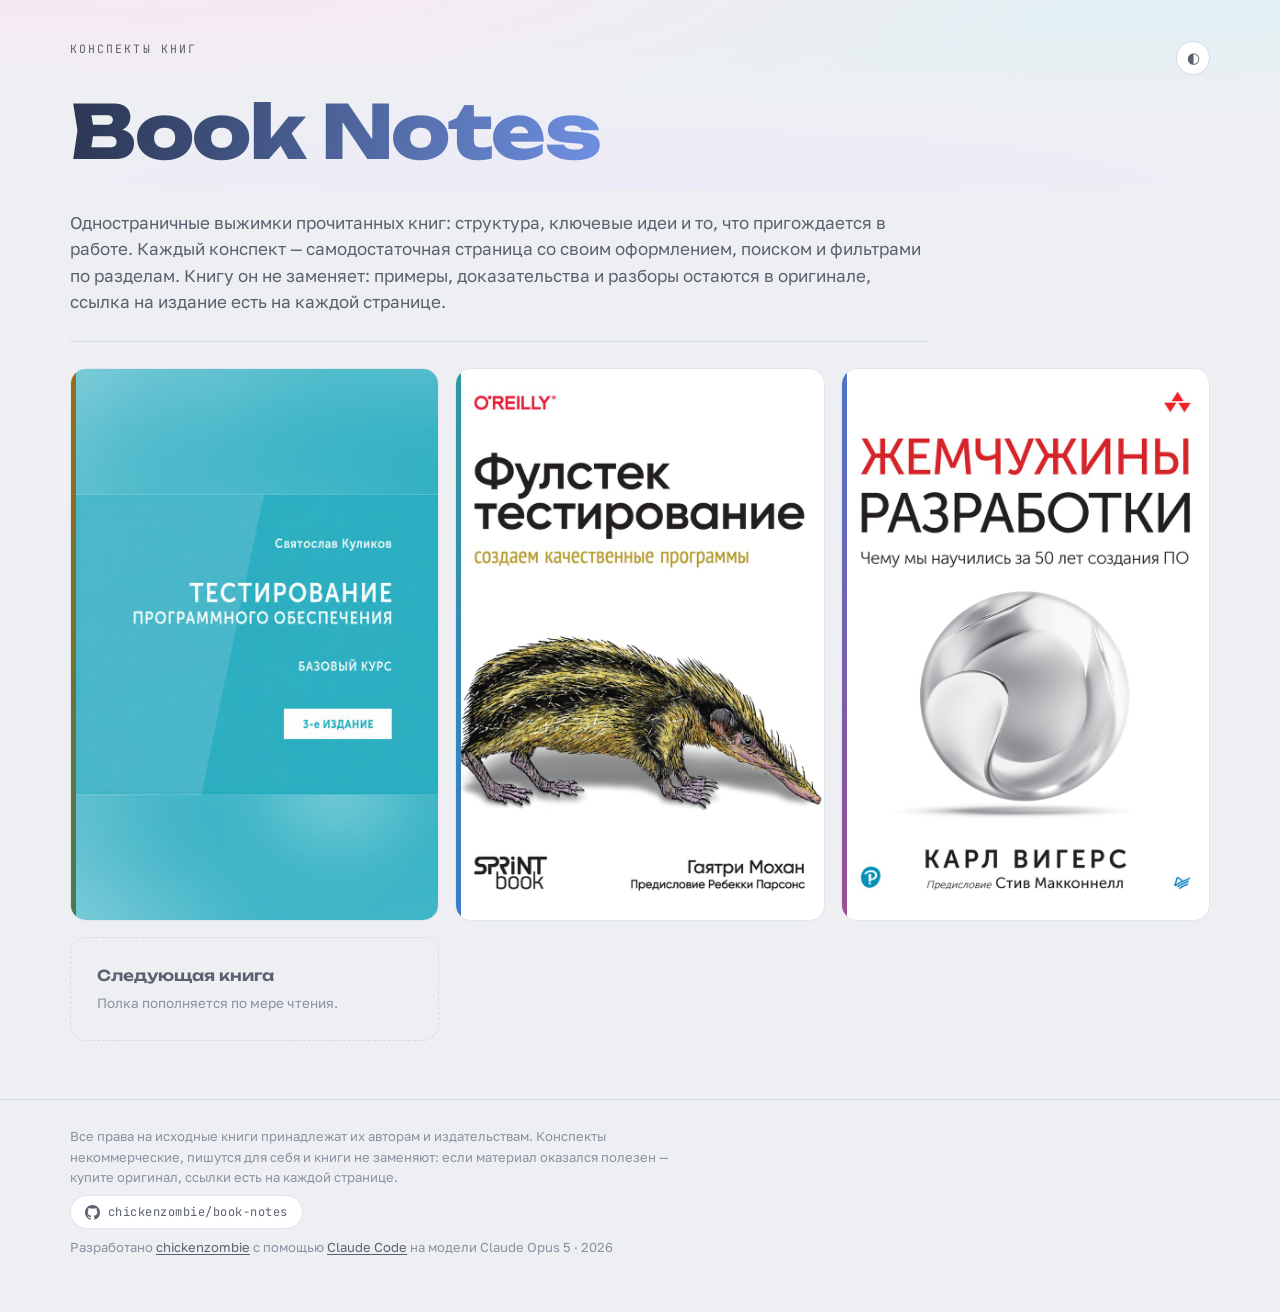
==== commit 8544e597: "Светлая и тёмная темы, айдентика на всю страницу, полка с обложками ТЕМЫ. Кнопка в шапке любой стран" ====
--- a/index.html
+++ b/index.html
@@ -8,9 +8,9 @@
 <link rel="canonical" href="https://chickenzombie.github.io/book-notes/">
 <!-- .ico первым, SVG следом: кто понимает SVG, выберет его сам. Растр
      пересобирается из SVG скриптом tools/icons.sh, руками не править. -->
-<link rel="icon" href="favicon.ico" sizes="32x32">
-<link rel="icon" href="assets/icon.svg" type="image/svg+xml">
-<link rel="apple-touch-icon" href="assets/apple-touch-icon.png">
+<link rel="icon" href="favicon.ico?v=3" sizes="32x32">
+<link rel="icon" href="assets/icon.svg?v=3" type="image/svg+xml">
+<link rel="apple-touch-icon" href="assets/apple-touch-icon.png?v=3">
 <meta name="theme-color" content="#EDEFF3">
 <meta property="og:type" content="website">
 <meta property="og:site_name" content="Book Notes">
@@ -22,12 +22,18 @@
 <link rel="stylesheet" href="assets/fonts.css">
 <link rel="stylesheet" href="assets/base.css">
 <link rel="stylesheet" href="assets/shelf.css">
+<!-- Ставит выбранную тему до первой отрисовки, иначе страница мигнёт светлой -->
+<script>try{var t=localStorage.getItem("theme");if(t)document.documentElement.dataset.theme=t}catch(e){}document.documentElement.classList.add("js")</script>
+<script src="assets/theme.js" defer></script>
 </head>
 <body>
 
 <header class="hero">
   <div class="wrap">
-    <p class="eyebrow">Конспекты книг</p>
+    <div class="topbar">
+      <p class="eyebrow">Конспекты книг</p>
+      <button class="theme" id="theme" type="button" aria-label="Переключить тему"><span class="to-dark" aria-hidden="true">◐</span><span class="to-light" aria-hidden="true">◑</span></button>
+    </div>
     <h1>Book Notes</h1>
   </div>
 </header>
@@ -42,39 +48,69 @@
        задаётся порядком в разметке: свежее сверху. -->
   <ul class="shelf">
     <li>
+      <a class="book" href="books/testirovanie-po/"
+         style="--a1:#9A6B1E;--a2:#4A7A4E;--face:'Golos Text',system-ui,sans-serif">
+        <img class="cover" src="books/testirovanie-po/cover.jpg" alt="" width="360" height="540" loading="lazy" decoding="async">
+        <div class="face">
+
+          <h2>Тестирование программного обеспечения. Базовый курс</h2>
+          <p class="meta">Святослав Куликов · EPAM Systems, 2025</p>
+          <p class="meta orig">3-е издание · версия 3.2.7</p>
+          <p class="desc">Учебник, а не сборник приёмов: что считать дефектом, как устроены
+            требования и тест-кейсы, по каким тринадцати осям классифицируют тестирование
+            и когда автоматизация начинает вредить.</p>
+          <ul class="tags">
+            <li>Требования</li>
+            <li>Тест-кейсы</li>
+            <li>Дефекты</li>
+            <li>Автоматизация</li>
+          </ul>
+          <span class="badge">164 пункта →</span>
+        </div>
+      </a>
+    </li>
+    <li>
       <a class="book" href="books/fullstack-testing/"
          style="--a1:#2C9AA0;--a2:#3D7BC8;--face:'Unbounded',system-ui,sans-serif">
-        <h2>Фулстек-тестирование</h2>
-        <p class="meta">Гаятри Мохан · Спринт Бук, 2024</p>
-        <p class="meta orig">Full Stack Testing · O’Reilly, 2022</p>
-        <p class="desc">Качество больше не равно отсутствию ошибок. Десять навыков проверки
-          на всех уровнях приложения — от исследовательского тестирования до защищённости,
-          производительности и доступности, с разбором стратегии для каждого.</p>
-        <ul class="tags">
-          <li>Тестирование</li>
-          <li>Автоматизация</li>
-          <li>Защищённость</li>
-          <li>Производительность</li>
-        </ul>
-        <span class="badge">150 пунктов →</span>
+        <img class="cover" src="books/fullstack-testing/cover.jpg" alt="" width="360" height="540" loading="lazy" decoding="async">
+        <div class="face">
+
+          <h2>Фулстек-тестирование</h2>
+          <p class="meta">Гаятри Мохан · Спринт Бук, 2024</p>
+          <p class="meta orig">Full Stack Testing · O’Reilly, 2022</p>
+          <p class="desc">Качество больше не равно отсутствию ошибок. Десять навыков проверки
+            на всех уровнях приложения — от исследовательского тестирования до защищённости,
+            производительности и доступности, с разбором стратегии для каждого.</p>
+          <ul class="tags">
+            <li>Тестирование</li>
+            <li>Автоматизация</li>
+            <li>Защищённость</li>
+            <li>Производительность</li>
+          </ul>
+          <span class="badge">150 пунктов →</span>
+        </div>
       </a>
     </li>
     <li>
       <a class="book" href="books/zhemchuzhiny-razrabotki/"
          style="--a1:#4E74C8;--a2:#9C4F94;--face:'Playfair Display',Georgia,serif">
-        <h2>Жемчужины разработки. Чему мы научились за 50 лет создания ПО</h2>
-        <p class="meta">Карл Вигерс · Питер, 2024</p>
-        <p class="meta orig">Software Development Pearls · Addison-Wesley, 2021</p>
-        <p class="desc">Полвека опыта в шести темах: требования, проектирование, управление
-          проектами, культура, качество и процессы. Ни один урок не про технологию — все
-          про места, где команды спотыкаются снова и снова.</p>
-        <ul class="tags">
-          <li>Требования</li>
-          <li>Управление</li>
-          <li>Качество</li>
-          <li>Процессы</li>
-        </ul>
-        <span class="badge">60 уроков →</span>
+        <img class="cover" src="books/zhemchuzhiny-razrabotki/cover.jpg" alt="" width="360" height="540" loading="lazy" decoding="async">
+        <div class="face">
+
+          <h2>Жемчужины разработки. Чему мы научились за 50 лет создания ПО</h2>
+          <p class="meta">Карл Вигерс · Питер, 2024</p>
+          <p class="meta orig">Software Development Pearls · Addison-Wesley, 2021</p>
+          <p class="desc">Полвека опыта в шести темах: требования, проектирование, управление
+            проектами, культура, качество и процессы. Ни один урок не про технологию — все
+            про места, где команды спотыкаются снова и снова.</p>
+          <ul class="tags">
+            <li>Требования</li>
+            <li>Управление</li>
+            <li>Качество</li>
+            <li>Процессы</li>
+          </ul>
+          <span class="badge">60 уроков →</span>
+        </div>
       </a>
     </li>
     <li class="soon">
@@ -87,6 +123,9 @@
 <footer>
   <div class="wrap">
     <p>Все права на исходные книги принадлежат их авторам и издательствам. Конспекты некоммерческие, пишутся для себя и книги не заменяют: если материал оказался полезен — купите оригинал, ссылки есть на каждой странице.</p>
+    <p><a class="repo" href="https://github.com/chickenzombie/book-notes">
+      <svg viewBox="0 0 16 16" aria-hidden="true"><path d="M8 0C3.58 0 0 3.58 0 8c0 3.54 2.29 6.53 5.47 7.59.4.07.55-.17.55-.38 0-.19-.01-.82-.01-1.49-2.01.37-2.53-.49-2.69-.94-.09-.23-.48-.94-.82-1.13-.28-.15-.68-.52-.01-.53.63-.01 1.08.58 1.23.82.72 1.21 1.87.87 2.33.66.07-.52.28-.87.51-1.07-1.78-.2-3.64-.89-3.64-3.95 0-.87.31-1.59.82-2.15-.08-.2-.36-1.02.08-2.12 0 0 .67-.21 2.2.82.64-.18 1.32-.27 2-.27s1.36.09 2 .27c1.53-1.04 2.2-.82 2.2-.82.44 1.1.16 1.92.08 2.12.51.56.82 1.27.82 2.15 0 3.07-1.87 3.75-3.65 3.95.29.25.54.73.54 1.48 0 1.07-.01 1.93-.01 2.2 0 .21.15.46.55.38A8.01 8.01 0 0 0 16 8c0-4.42-3.58-8-8-8Z"/></svg>
+      chickenzombie/book-notes</a></p>
     <p>Разработано <a href="https://github.com/chickenzombie">chickenzombie</a> с помощью
       <a href="https://claude.com/claude-code">Claude Code</a> на модели Claude Opus 5 · 2026</p>
   </div>
--- a/assets/base.css
+++ b/assets/base.css
@@ -9,18 +9,24 @@
    описано здесь через var(), рассчитано на подмену; всё остальное — тоже
    можно, но тогда вы правите каркас, а не тему. */
 
+/* СВЕТЛАЯ И ТЁМНАЯ ТЕМЫ
+   Каждый цвет объявлен один раз через light-dark(): первое значение —
+   светлая тема, второе — тёмная. Что выбрано, решает color-scheme ниже:
+   по умолчанию отдаём выбор системе, а кнопка в шапке жёстко фиксирует
+   одну из тем и запоминает выбор. Тема книги переопределяет эти же
+   переменные — и получает обе темы разом, без второго набора правил. */
 :root{
-  color-scheme:light;
+  color-scheme:light dark;
 
   /* Полотно */
-  --shell:#EDEFF3;    /* фон страницы */
-  --ink:#171A21;      /* основной текст */
-  --soft:#5B616E;     /* пояснения, вторичный текст */
-  --mute:#8A91A0;     /* подписи, метаданные */
-  --card:#FFFFFF;     /* фон карточки */
-  --line:#D5DAE3;     /* заметная линия: разделители, футер */
-  --line2:#E1E5EC;    /* тихая линия: рамки карточек */
-  --sunk:#F6F7FA;     /* фон утопленных блоков (введение к главе) */
+  --shell:light-dark(#EDEFF3,#15171C);  /* фон страницы */
+  --ink:light-dark(#171A21,#E7EAF0);    /* основной текст */
+  --soft:light-dark(#5B616E,#A7AEBC);   /* пояснения, вторичный текст */
+  --mute:light-dark(#8A91A0,#7B8290);   /* подписи, метаданные */
+  --card:light-dark(#FFFFFF,#1D2027);   /* фон карточки */
+  --line:light-dark(#D5DAE3,#353A45);   /* заметная линия: разделители, футер */
+  --line2:light-dark(#E1E5EC,#282C34);  /* тихая линия: рамки карточек */
+  --sunk:light-dark(#F6F7FA,#1A1D23);   /* фон утопленных блоков */
 
   /* Типографика */
   --font-body:"Golos Text","Segoe UI",Roboto,Helvetica,Arial,sans-serif;
@@ -40,6 +46,42 @@
      кромка введения и точка на чипсе. Значение здесь — запасное. */
   --hue:#8A91A0;
 }
+
+/* Кнопка в шапке ставит data-theme на <html> и тем снимает выбор с системы */
+:root[data-theme="light"]{color-scheme:light;}
+:root[data-theme="dark"]{color-scheme:dark;}
+
+/* Верхняя строка шапки: слева возврат или надглавие, справа переключатель
+   темы. Живёт в каркасе, а не в теме полки, — строка одинакова на всех
+   страницах, а различаться должна только её раскраска. */
+.topbar{
+  display:flex;align-items:center;justify-content:space-between;
+  gap:12px;margin:0 0 16px;
+}
+.topbar>*{margin-bottom:0;}
+
+/* ПЕРЕКЛЮЧАТЕЛЬ ТЕМЫ. Без скрипта не работает, поэтому и не показывается:
+   мёртвая кнопка хуже её отсутствия — то же правило, что у панели поиска. */
+:root:not(.js) .theme{display:none;}
+.theme{
+  font:inherit;font-size:15px;line-height:1;cursor:pointer;
+  width:34px;height:34px;padding:0;display:grid;place-items:center;
+  border:1px solid var(--line);border-radius:50%;
+  background:var(--card);color:var(--soft);
+  transition:color .15s,border-color .15s;
+}
+.theme:hover{color:var(--ink);border-color:var(--mute);}
+/* Показываем знак той темы, на которую переключит нажатие */
+.theme .to-dark{display:inline;}
+.theme .to-light{display:none;}
+@media (prefers-color-scheme:dark){
+  :root:not([data-theme="light"]) .theme .to-dark{display:none;}
+  :root:not([data-theme="light"]) .theme .to-light{display:inline;}
+}
+:root[data-theme="dark"] .theme .to-dark{display:none;}
+:root[data-theme="dark"] .theme .to-light{display:inline;}
+:root[data-theme="light"] .theme .to-dark{display:inline;}
+:root[data-theme="light"] .theme .to-light{display:none;}
 
 *{box-sizing:border-box;}
 html{-webkit-text-size-adjust:100%;}
--- a/assets/shelf.css
+++ b/assets/shelf.css
@@ -11,16 +11,26 @@
 
 :root{
   --font-display:"Unbounded","Golos Text",sans-serif;
+  /* Разводы в шапке. В тёмной теме те же краски, но глубокие: светлая
+     дымка на тёмном полотне выглядела бы налётом пыли. */
+  --glow-1:light-dark(#F7E9F2,#2A1B2B);
+  --glow-2:light-dark(#E2F1F4,#122A2E);
+  --glow-3:light-dark(#EFEAF9,#1E1B33);
+  --tag-bg:light-dark(#F1F3F7,#23272F);
+  --orig:light-dark(#A2A9B8,#6C7382);
 }
 
 .hero{
-  padding:40px 0 28px;
+  padding:40px 0 22px;
   background:
-    radial-gradient(120% 90% at 12% 0%, #F7E9F2 0%, rgba(247,233,242,0) 60%),
-    radial-gradient(110% 80% at 88% 8%, #E2F1F4 0%, rgba(226,241,244,0) 62%),
-    radial-gradient(90% 70% at 50% 100%, #EFEAF9 0%, rgba(239,234,249,0) 70%),
+    radial-gradient(120% 90% at 12% 0%, var(--glow-1) 0%, transparent 60%),
+    radial-gradient(110% 80% at 88% 8%, var(--glow-2) 0%, transparent 62%),
+    radial-gradient(90% 70% at 50% 100%, var(--glow-3) 0%, transparent 70%),
     var(--shell);
 }
+/* Строка с надглавием и переключателем описана в каркасе; здесь ей нужен
+   только просвет побольше — на полке под ней сразу крупный заголовок. */
+.topbar{margin-bottom:18px;}
 .eyebrow{
   font-family:var(--font-mono);font-size:11.5px;letter-spacing:.18em;
   text-transform:uppercase;color:var(--soft);margin:0 0 18px;
@@ -35,9 +45,11 @@
 }
 @keyframes nacre{0%{background-position:0% 50%;}100%{background-position:260% 50%;}}
 
-/* Снизу 18px — столько же, сколько от линии описания до карточек:
-   полка получает одинаковый просвет сверху и снизу. */
-main.wrap{padding:44px 20px 18px;}
+/* Сверху 20px: вместе с нижним полем шапки между названием и описанием
+   выходит 42px вместо прежних 72 — заголовок и текст под ним читались как
+   два несвязанных блока. Снизу 18px — столько же, сколько от линии описания
+   до карточек: полка получает одинаковый просвет сверху и снизу. */
+main.wrap{padding:20px 20px 18px;}
 .about{
   font-size:clamp(15px,2.1vw,17px);color:var(--soft);max-width:78ch;
   margin:0 0 26px;padding:0 0 26px;border-bottom:1px solid var(--line);
@@ -59,16 +71,26 @@
   background:linear-gradient(180deg,var(--a1),var(--a2));
 }
 .book:hover{
-  transform:translateY(-3px);border-color:#D2D8E2;
-  box-shadow:0 14px 32px -18px rgba(23,26,33,.36);
+  transform:translateY(-3px);border-color:var(--line);
+  box-shadow:0 14px 32px -18px light-dark(rgba(23,26,33,.36),rgba(0,0,0,.6));
 }
+/* Обложка. Файлы лежат в репозитории рядом с конспектом и собираются
+   скриптом tools/covers.sh — страница не ходит за картинками на чужие
+   домены, как не ходит за шрифтами. Пропорция 2:3 задана и в файле, и
+   здесь: место под картинку занимается до её загрузки, и полка не прыгает. */
+.book .cover{
+  display:block;width:100%;height:auto;aspect-ratio:2/3;object-fit:cover;
+  border-radius:10px;background:var(--sunk);
+}
+.book .face{display:flex;flex-direction:column;gap:11px;flex:1;}
+
 .book h2{
   font-family:var(--face,var(--font-display));font-weight:600;
   font-size:19px;line-height:1.25;letter-spacing:-.01em;margin:0;
 }
 .book .meta{font-family:var(--font-mono);font-size:11.5px;color:var(--mute);margin:0;}
 /* Вторая строка — оригинальное издание, приглушённее первой */
-.book .meta.orig{color:#A2A9B8;margin-top:-7px;}
+.book .meta.orig{color:var(--orig);margin-top:-7px;}
 /* Названия у книг разной длины, и оригинальное издание у одной влезает в
    строку, а у другой нет — из-за этого описания соседних карточек начинались
    на разной высоте. Резервируем по две строки под название и под оригинал:
@@ -82,7 +104,7 @@
 .tags{display:flex;flex-wrap:wrap;gap:6px;margin:2px 0 0;padding:0;list-style:none;}
 .tags li{
   font-size:11.5px;padding:3px 9px;border-radius:999px;
-  background:#F1F3F7;color:var(--soft);border:1px solid var(--line2);
+  background:var(--tag-bg);color:var(--soft);border:1px solid var(--line2);
 }
 .badge{
   margin-top:auto;padding-top:8px;align-self:flex-start;
@@ -90,9 +112,70 @@
   color:var(--ink);font-weight:600;
 }
 
+/* ПОЛКА КАК ПОЛКА. Там, где есть курсор, книга стоит обложкой наружу, а
+   описание, теги и счётчик выезжают поверх неё при наведении: так корешки
+   видно все сразу, а подробности — по одной, когда они нужны.
+
+   Только для мыши. На тач-устройствах наведения нет, и там остаётся
+   обычная раскладка — обложка сверху, текст под ней: полка длиннее, зато
+   ничего не спрятано за жестом, которого на телефоне не существует. */
+@media (hover:hover) and (pointer:fine){
+  .book{padding:0;overflow:hidden;}
+  .book .cover{height:100%;border-radius:0;}
+  /* Корешок должен остаться поверх обложки и поверх выезжающего описания */
+  .book::before{z-index:2;}
+  .book .face{
+    position:absolute;inset:0;z-index:1;overflow:auto;
+    padding:22px 22px 24px 26px;
+    /* Плашка непрозрачная. Была с 3% прозрачности, чтобы обложка чуть
+       просвечивала, но эффект получался разный у разных книг: на белой
+       обложке Куликова его не видно вовсе, на тёмных — читается как
+       недокрашенный фон. Ровный фон честнее полупрозрачного. */
+    background:var(--card);
+    opacity:0;transition:opacity .18s ease;
+  }
+  .book:hover .face,
+  .book:focus-visible .face{opacity:1;}
+  /* Выравнивать строки больше незачем: описание лежит поверх обложки,
+     а не под названием, и до соседней карточки ему дела нет. */
+  .book h2,.book .meta.orig{min-height:0;}
+  .book .meta.orig{margin-top:-7px;}
+}
+
+/* ТЕЛЕФОН. Обложка во всю ширину делала карточку выше экрана: до описания
+   надо было листать, а до второй книги — листать дважды. Ставим обложку
+   сбоку — так книжная полка и выглядит в списке: корешок слева, текст
+   справа. Наведения на телефоне нет, прятать описание некуда. */
+@media (max-width:759px){
+  .book{
+    display:grid;grid-template-columns:min(38vw,150px) 1fr;gap:0 16px;
+    align-items:start;padding:16px 16px 18px 20px;
+  }
+  /* Обложка стоит книгой, а не иконкой: заметная доля ширины, скругление
+     и тень от корешка. На 96px она читалась значком рядом с текстом. */
+  .book .cover{
+    grid-row:1 / span 2;border-radius:3px 8px 8px 3px;
+    box-shadow:2px 3px 10px -3px light-dark(rgba(23,26,33,.4),rgba(0,0,0,.65)),
+               inset 3px 0 0 rgba(0,0,0,.12);
+  }
+  .book .face{gap:8px;}
+  .book h2{font-size:16.5px;}
+  .book .desc{font-size:13.5px;}
+  .book .meta{font-size:11px;}
+  .tags li{font-size:11px;padding:2px 8px;}
+  /* Счётчик прижимается к низу текстовой колонки, а не карточки */
+  .badge{margin-top:6px;padding-top:0;}
+}
+/* Совсем узкие экраны: текст в колонке 38% становится в две-три буквы,
+   поэтому обложка уходит наверх во всю ширину, а текст под неё. */
+@media (max-width:420px){
+  .book{grid-template-columns:1fr;gap:14px 0;padding:14px 16px 18px 20px;}
+  .book .cover{grid-row:auto;max-width:190px;}
+}
+
 .soon{
   display:flex;flex-direction:column;justify-content:center;gap:6px;
-  border:1px dashed #C6CDD9;border-radius:16px;padding:26px;
+  border:1px dashed var(--line);border-radius:16px;padding:26px;
   color:var(--mute);background:transparent;
 }
 .soon strong{
@@ -101,4 +184,16 @@
 }
 .soon span{font-size:13.5px;}
 
+/* Ссылка на репозиторий — в подвале рядом с правами: полка про книги, а
+   не про свой исходный код, поэтому в шапку он не просится. */
+footer .repo{
+  display:inline-flex;align-items:center;gap:8px;
+  font-family:var(--font-mono);font-size:12px;letter-spacing:.04em;
+  color:var(--soft);text-decoration:none;
+  padding:7px 14px;border:1px solid var(--line2);border-radius:999px;
+  background:var(--card);transition:color .15s,border-color .15s;
+}
+footer .repo:hover{color:var(--ink);border-color:var(--mute);}
+footer .repo svg{width:15px;height:15px;fill:currentColor;flex:0 0 auto;}
+
 footer{margin-top:40px;}
